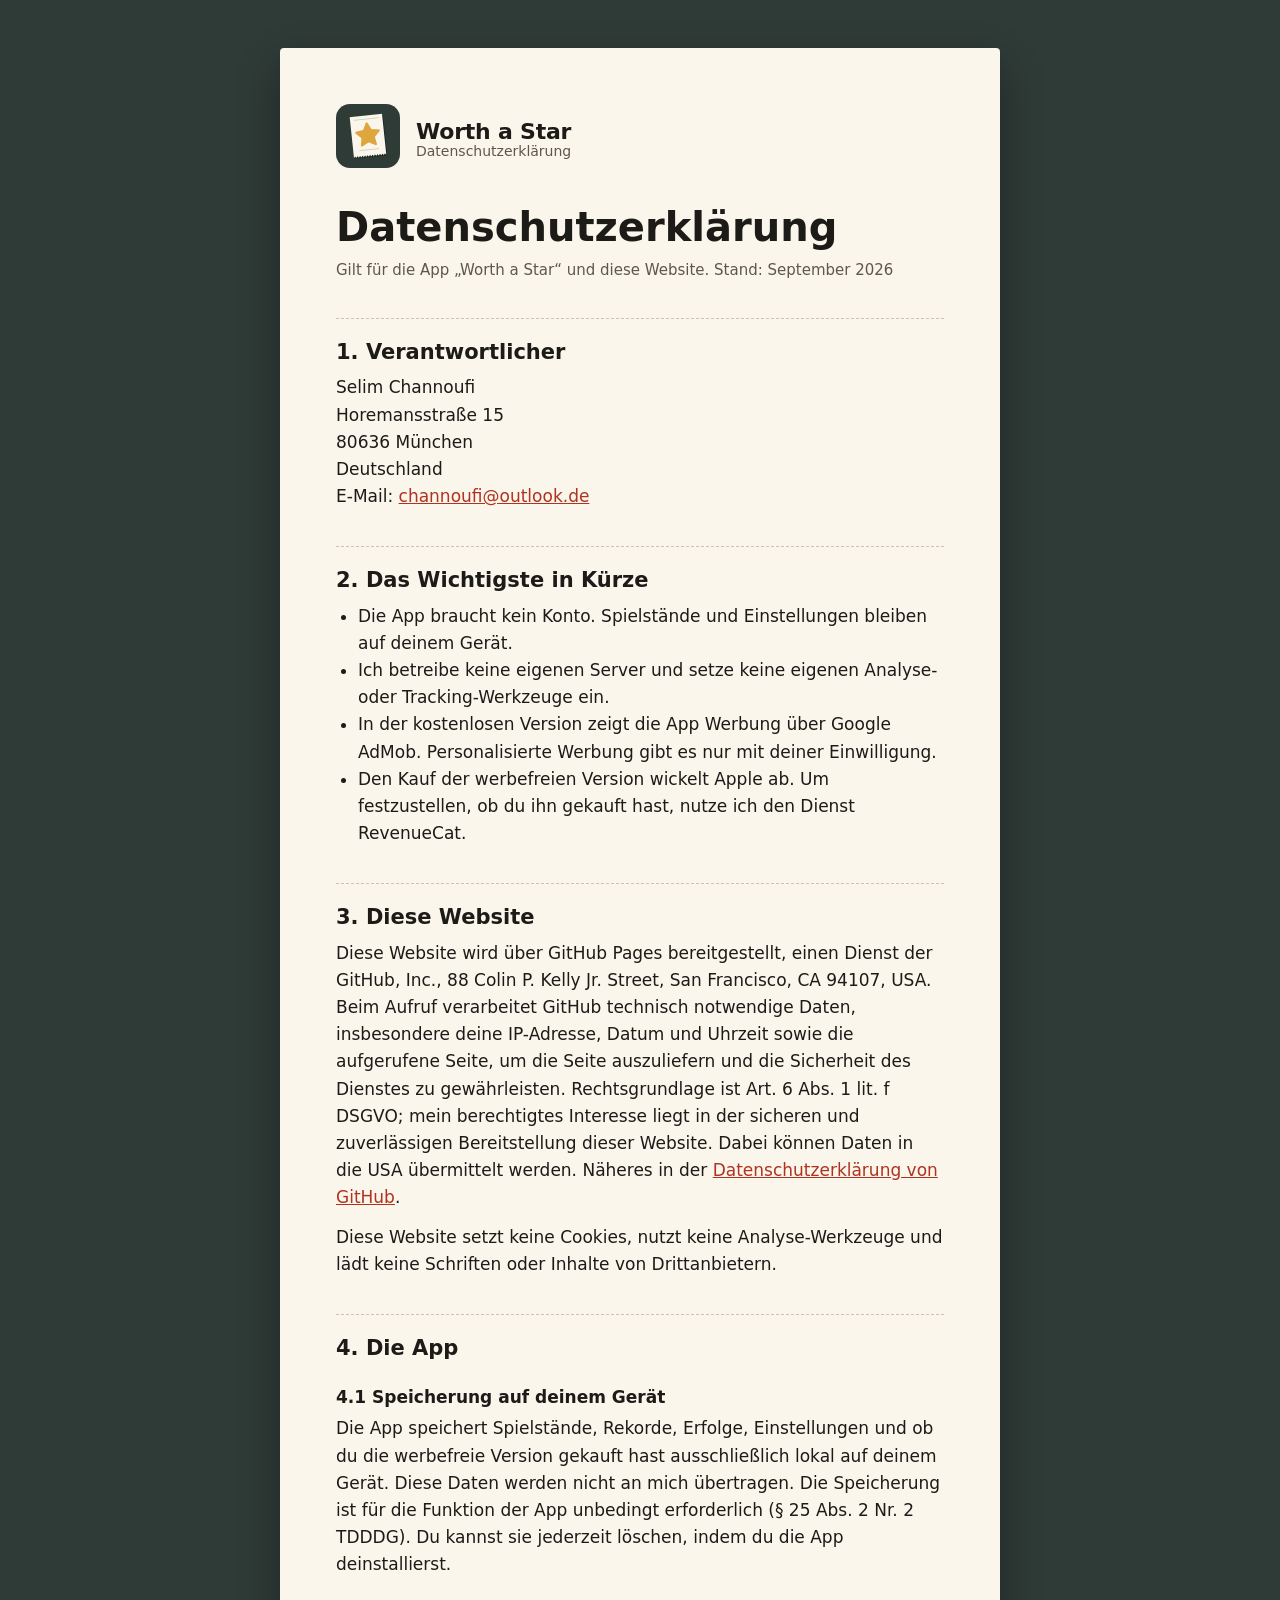
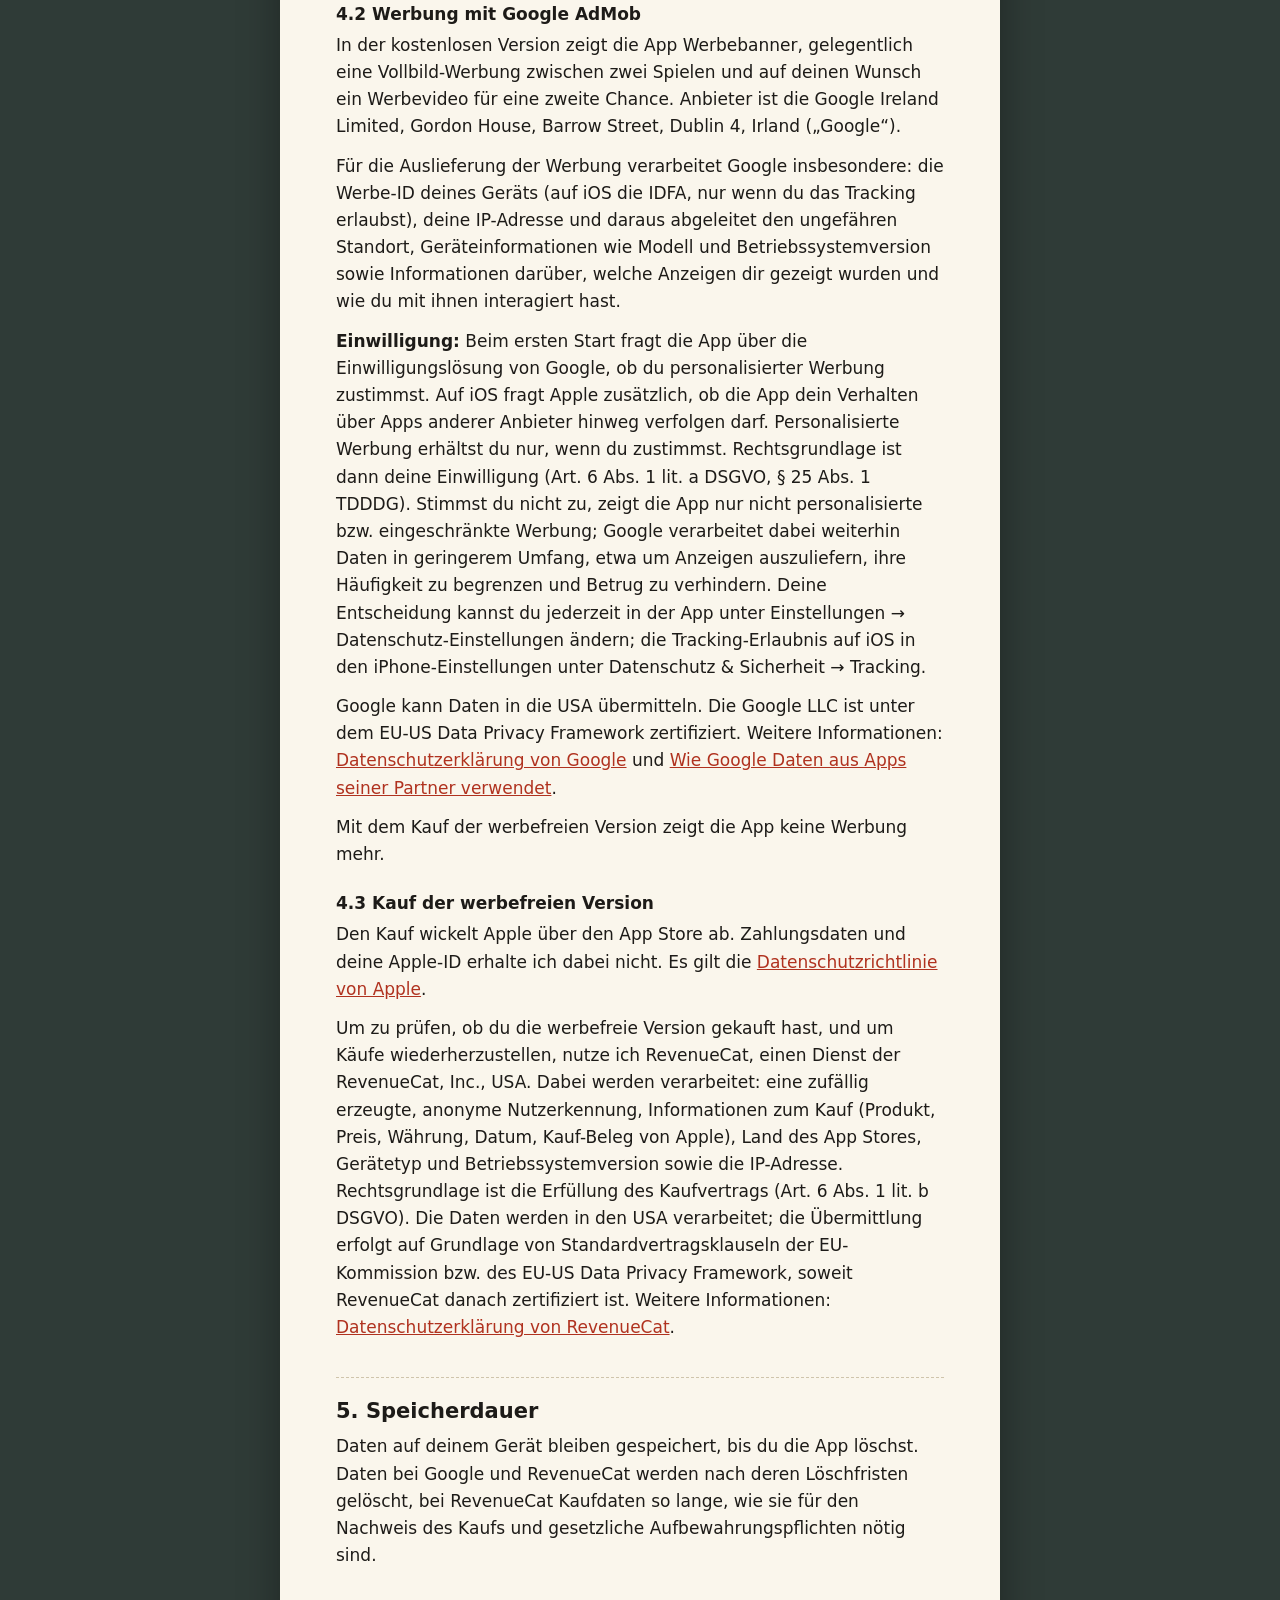
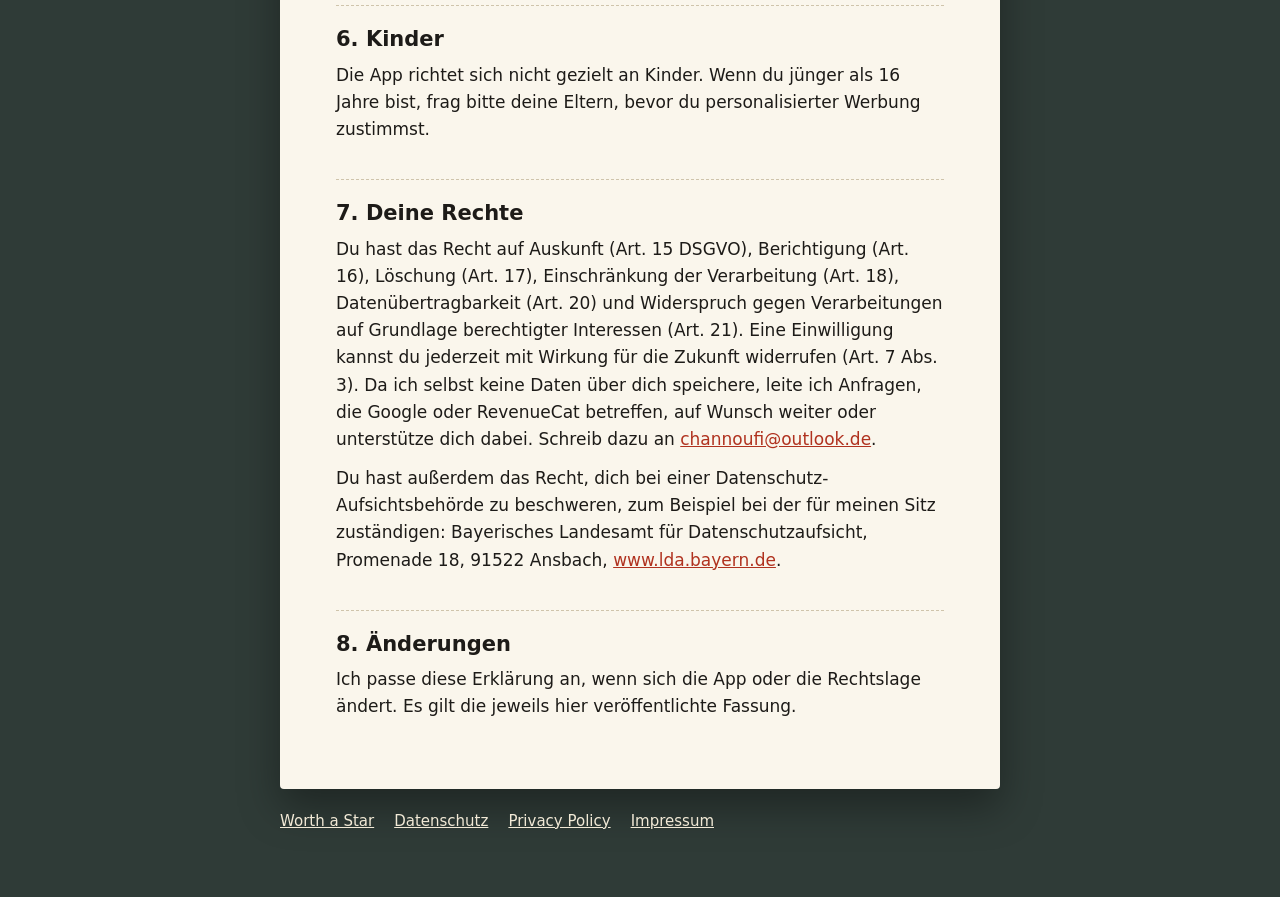
==== datenschutz.html @ 09af4394 "Add files via upload" ====
<!doctype html>
<html lang="de">
<head>
<meta charset="utf-8">
<meta name="viewport" content="width=device-width, initial-scale=1">
<title>Datenschutzerklärung – Worth a Star</title>
<meta name="description" content="Datenschutzerklärung für die App Worth a Star und diese Website.">
<link rel="icon" href="icon.png">
<link rel="stylesheet" href="style.css">
</head>
<body>
<main>
<header class="site"><a href="./"><img src="icon.png" alt=""></a><a href="./" class="brand">Worth a Star<small>Datenschutzerklärung</small></a></header>

<h1>Datenschutzerklärung</h1>
<p class="meta">Gilt für die App „Worth a Star“ und diese Website. Stand: September 2026</p>

<h2>1. Verantwortlicher</h2>
<address>Selim Channoufi<br>Horemansstraße 15<br>80636 München<br>Deutschland<br>E-Mail: <a href="mailto:channoufi@outlook.de">channoufi@outlook.de</a></address>

<h2>2. Das Wichtigste in Kürze</h2>
<ul>
<li>Die App braucht kein Konto. Spielstände und Einstellungen bleiben auf deinem Gerät.</li>
<li>Ich betreibe keine eigenen Server und setze keine eigenen Analyse- oder Tracking-Werkzeuge ein.</li>
<li>In der kostenlosen Version zeigt die App Werbung über Google AdMob. Personalisierte Werbung gibt es nur mit deiner Einwilligung.</li>
<li>Den Kauf der werbefreien Version wickelt Apple ab. Um festzustellen, ob du ihn gekauft hast, nutze ich den Dienst RevenueCat.</li>
</ul>

<h2>3. Diese Website</h2>
<p>Diese Website wird über GitHub Pages bereitgestellt, einen Dienst der GitHub, Inc., 88 Colin P. Kelly Jr. Street, San Francisco, CA 94107, USA. Beim Aufruf verarbeitet GitHub technisch notwendige Daten, insbesondere deine IP-Adresse, Datum und Uhrzeit sowie die aufgerufene Seite, um die Seite auszuliefern und die Sicherheit des Dienstes zu gewährleisten. Rechtsgrundlage ist Art. 6 Abs. 1 lit. f DSGVO; mein berechtigtes Interesse liegt in der sicheren und zuverlässigen Bereitstellung dieser Website. Dabei können Daten in die USA übermittelt werden. Näheres in der <a href="https://docs.github.com/site-policy/privacy-policies/github-general-privacy-statement">Datenschutzerklärung von GitHub</a>.</p>
<p>Diese Website setzt keine Cookies, nutzt keine Analyse-Werkzeuge und lädt keine Schriften oder Inhalte von Drittanbietern.</p>

<h2>4. Die App</h2>
<h3>4.1 Speicherung auf deinem Gerät</h3>
<p>Die App speichert Spielstände, Rekorde, Erfolge, Einstellungen und ob du die werbefreie Version gekauft hast ausschließlich lokal auf deinem Gerät. Diese Daten werden nicht an mich übertragen. Die Speicherung ist für die Funktion der App unbedingt erforderlich (§ 25 Abs. 2 Nr. 2 TDDDG). Du kannst sie jederzeit löschen, indem du die App deinstallierst.</p>

<h3>4.2 Werbung mit Google AdMob</h3>
<p>In der kostenlosen Version zeigt die App Werbebanner, gelegentlich eine Vollbild-Werbung zwischen zwei Spielen und auf deinen Wunsch ein Werbevideo für eine zweite Chance. Anbieter ist die Google Ireland Limited, Gordon House, Barrow Street, Dublin 4, Irland („Google“).</p>
<p>Für die Auslieferung der Werbung verarbeitet Google insbesondere: die Werbe-ID deines Geräts (auf iOS die IDFA, nur wenn du das Tracking erlaubst), deine IP-Adresse und daraus abgeleitet den ungefähren Standort, Geräteinformationen wie Modell und Betriebssystemversion sowie Informationen darüber, welche Anzeigen dir gezeigt wurden und wie du mit ihnen interagiert hast.</p>
<p><strong>Einwilligung:</strong> Beim ersten Start fragt die App über die Einwilligungslösung von Google, ob du personalisierter Werbung zustimmst. Auf iOS fragt Apple zusätzlich, ob die App dein Verhalten über Apps anderer Anbieter hinweg verfolgen darf. Personalisierte Werbung erhältst du nur, wenn du zustimmst. Rechtsgrundlage ist dann deine Einwilligung (Art. 6 Abs. 1 lit. a DSGVO, § 25 Abs. 1 TDDDG). Stimmst du nicht zu, zeigt die App nur nicht personalisierte bzw. eingeschränkte Werbung; Google verarbeitet dabei weiterhin Daten in geringerem Umfang, etwa um Anzeigen auszuliefern, ihre Häufigkeit zu begrenzen und Betrug zu verhindern. Deine Entscheidung kannst du jederzeit in der App unter Einstellungen → Datenschutz-Einstellungen ändern; die Tracking-Erlaubnis auf iOS in den iPhone-Einstellungen unter Datenschutz &amp; Sicherheit → Tracking.</p>
<p>Google kann Daten in die USA übermitteln. Die Google LLC ist unter dem EU-US Data Privacy Framework zertifiziert. Weitere Informationen: <a href="https://policies.google.com/privacy">Datenschutzerklärung von Google</a> und <a href="https://policies.google.com/technologies/partner-sites">Wie Google Daten aus Apps seiner Partner verwendet</a>.</p>
<p>Mit dem Kauf der werbefreien Version zeigt die App keine Werbung mehr.</p>

<h3>4.3 Kauf der werbefreien Version</h3>
<p>Den Kauf wickelt Apple über den App Store ab. Zahlungsdaten und deine Apple-ID erhalte ich dabei nicht. Es gilt die <a href="https://www.apple.com/legal/privacy/">Datenschutzrichtlinie von Apple</a>.</p>
<p>Um zu prüfen, ob du die werbefreie Version gekauft hast, und um Käufe wiederherzustellen, nutze ich RevenueCat, einen Dienst der RevenueCat, Inc., USA. Dabei werden verarbeitet: eine zufällig erzeugte, anonyme Nutzerkennung, Informationen zum Kauf (Produkt, Preis, Währung, Datum, Kauf-Beleg von Apple), Land des App Stores, Gerätetyp und Betriebssystemversion sowie die IP-Adresse. Rechtsgrundlage ist die Erfüllung des Kaufvertrags (Art. 6 Abs. 1 lit. b DSGVO). Die Daten werden in den USA verarbeitet; die Übermittlung erfolgt auf Grundlage von Standardvertragsklauseln der EU-Kommission bzw. des EU-US Data Privacy Framework, soweit RevenueCat danach zertifiziert ist. Weitere Informationen: <a href="https://www.revenuecat.com/privacy">Datenschutzerklärung von RevenueCat</a>.</p>

<h2>5. Speicherdauer</h2>
<p>Daten auf deinem Gerät bleiben gespeichert, bis du die App löschst. Daten bei Google und RevenueCat werden nach deren Löschfristen gelöscht, bei RevenueCat Kaufdaten so lange, wie sie für den Nachweis des Kaufs und gesetzliche Aufbewahrungspflichten nötig sind.</p>

<h2>6. Kinder</h2>
<p>Die App richtet sich nicht gezielt an Kinder. Wenn du jünger als 16 Jahre bist, frag bitte deine Eltern, bevor du personalisierter Werbung zustimmst.</p>

<h2>7. Deine Rechte</h2>
<p>Du hast das Recht auf Auskunft (Art. 15 DSGVO), Berichtigung (Art. 16), Löschung (Art. 17), Einschränkung der Verarbeitung (Art. 18), Datenübertragbarkeit (Art. 20) und Widerspruch gegen Verarbeitungen auf Grundlage berechtigter Interessen (Art. 21). Eine Einwilligung kannst du jederzeit mit Wirkung für die Zukunft widerrufen (Art. 7 Abs. 3). Da ich selbst keine Daten über dich speichere, leite ich Anfragen, die Google oder RevenueCat betreffen, auf Wunsch weiter oder unterstütze dich dabei. Schreib dazu an <a href="mailto:channoufi@outlook.de">channoufi@outlook.de</a>.</p>
<p>Du hast außerdem das Recht, dich bei einer Datenschutz-Aufsichtsbehörde zu beschweren, zum Beispiel bei der für meinen Sitz zuständigen: Bayerisches Landesamt für Datenschutzaufsicht, Promenade 18, 91522 Ansbach, <a href="https://www.lda.bayern.de">www.lda.bayern.de</a>.</p>

<h2>8. Änderungen</h2>
<p>Ich passe diese Erklärung an, wenn sich die App oder die Rechtslage ändert. Es gilt die jeweils hier veröffentlichte Fassung.</p>
</main>
<nav class="foot" aria-label="Rechtliches">
<a href="./">Worth a Star</a>
<a href="datenschutz.html">Datenschutz</a>
<a href="privacy.html">Privacy Policy</a>
<a href="impressum.html">Impressum</a>
</nav>
</body>
</html>
---- style.css ----
:root{
  --paper:#FAF6EC; --ink:#1D1B18; --soft:#5E574B; --rule:#CFC4AB;
  --board:#2F3B37; --star:#E0A63E; --stamp:#B0321F;
  color-scheme: light;
}
*{box-sizing:border-box}
html{background:var(--board)}
body{margin:0; min-height:100vh; font:17px/1.6 ui-sans-serif, system-ui, -apple-system, "Segoe UI", sans-serif; color:var(--ink);
  padding:clamp(16px,5vw,48px) 16px 64px}
main{max-width:720px; margin:0 auto; background:var(--paper); padding:clamp(24px,6vw,56px); border-radius:4px;
  box-shadow:0 18px 40px rgba(0,0,0,.35)}
header.site{display:flex; align-items:center; gap:16px; margin-bottom:28px}
header.site img{width:64px; height:64px; border-radius:14px; flex:none}
header.site a{color:inherit; text-decoration:none}
.brand{font-weight:800; font-size:22px; letter-spacing:-.01em; line-height:1.1}
.brand small{display:block; font-weight:400; font-size:14px; color:var(--soft); letter-spacing:0}
h1{font-size:clamp(26px,6.5vw,40px); hyphens:auto; -webkit-hyphens:auto; overflow-wrap:break-word; line-height:1.15; margin:0 0 8px}
h2{font-size:21px; line-height:1.3; margin:36px 0 8px; padding-top:20px; border-top:1.5px dashed var(--rule)}
h3{font-size:17px; margin:22px 0 4px}
p,ul{margin:0 0 12px}
ul{padding-left:22px}
a{color:var(--stamp)}
a:hover{color:#7E2215}
a:focus-visible{outline:2px solid var(--stamp); outline-offset:2px}
.meta{color:var(--soft); font-size:15px}
.lead{font-size:19px}
address{font-style:normal}
nav.foot{max-width:720px; margin:20px auto 0; display:flex; flex-wrap:wrap; gap:8px 20px; font-size:15px}
nav.foot a{color:#F1E9D6}
nav.foot a:hover{color:var(--star)}
.todo{background:#FCE9A8; padding:0 4px; border-radius:2px}
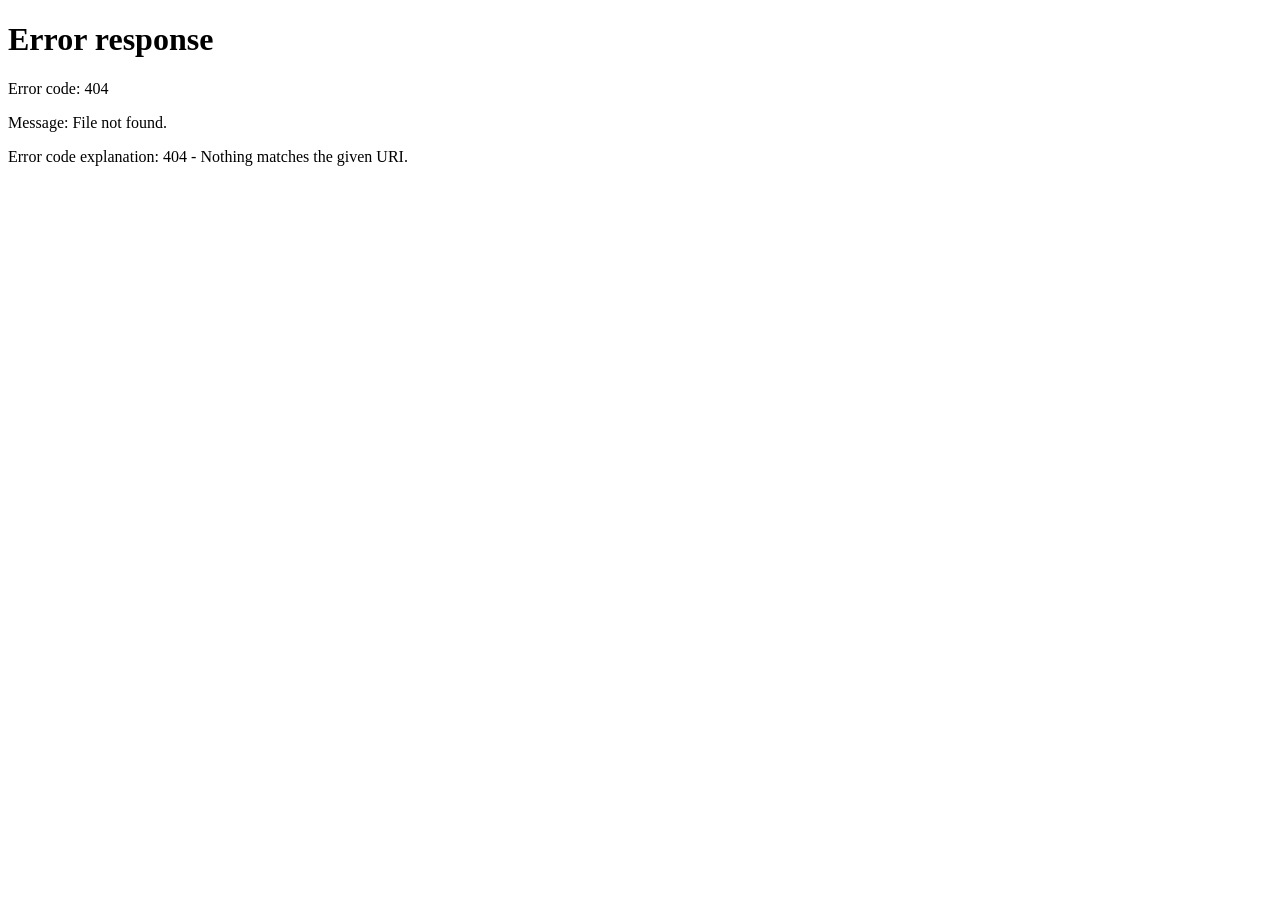
==== commit 994a6247: "WEB-2: alte Seiten (index, datenschutz, privacy, impressum) durch Weiterleitungen auf worth-a-star-i" ====
--- a/datenschutz.html
+++ b/datenschutz.html
@@ -2,67 +2,15 @@
 <html lang="de">
 <head>
 <meta charset="utf-8">
-<meta name="viewport" content="width=device-width, initial-scale=1">
-<title>Datenschutzerklärung – Worth a Star</title>
-<meta name="description" content="Datenschutzerklärung für die App Worth a Star und diese Website.">
-<link rel="icon" href="icon.png">
-<link rel="stylesheet" href="style.css">
+<meta name="viewport" content="width=device-width,initial-scale=1">
+<title>Worth a Star – Datenschutz</title>
+<!-- WEB-2: Weiterleitung auf die aktuelle Seite in worth-a-star-info (alte Inhalte entfernt) -->
+<link rel="canonical" href="https://seliminici.github.io/worth-a-star-info/datenschutz.html">
+<meta http-equiv="refresh" content="0; url=/worth-a-star-info/datenschutz.html">
+<meta name="robots" content="noindex">
+<link rel="icon" href="/icon.png">
 </head>
-<body>
-<main>
-<header class="site"><a href="./"><img src="icon.png" alt=""></a><a href="./" class="brand">Worth a Star<small>Datenschutzerklärung</small></a></header>
-
-<h1>Datenschutzerklärung</h1>
-<p class="meta">Gilt für die App „Worth a Star“ und diese Website. Stand: September 2026</p>
-
-<h2>1. Verantwortlicher</h2>
-<address>Selim Channoufi<br>Horemansstraße 15<br>80636 München<br>Deutschland<br>E-Mail: <a href="mailto:channoufi@outlook.de">channoufi@outlook.de</a></address>
-
-<h2>2. Das Wichtigste in Kürze</h2>
-<ul>
-<li>Die App braucht kein Konto. Spielstände und Einstellungen bleiben auf deinem Gerät.</li>
-<li>Ich betreibe keine eigenen Server und setze keine eigenen Analyse- oder Tracking-Werkzeuge ein.</li>
-<li>In der kostenlosen Version zeigt die App Werbung über Google AdMob. Personalisierte Werbung gibt es nur mit deiner Einwilligung.</li>
-<li>Den Kauf der werbefreien Version wickelt Apple ab. Um festzustellen, ob du ihn gekauft hast, nutze ich den Dienst RevenueCat.</li>
-</ul>
-
-<h2>3. Diese Website</h2>
-<p>Diese Website wird über GitHub Pages bereitgestellt, einen Dienst der GitHub, Inc., 88 Colin P. Kelly Jr. Street, San Francisco, CA 94107, USA. Beim Aufruf verarbeitet GitHub technisch notwendige Daten, insbesondere deine IP-Adresse, Datum und Uhrzeit sowie die aufgerufene Seite, um die Seite auszuliefern und die Sicherheit des Dienstes zu gewährleisten. Rechtsgrundlage ist Art. 6 Abs. 1 lit. f DSGVO; mein berechtigtes Interesse liegt in der sicheren und zuverlässigen Bereitstellung dieser Website. Dabei können Daten in die USA übermittelt werden. Näheres in der <a href="https://docs.github.com/site-policy/privacy-policies/github-general-privacy-statement">Datenschutzerklärung von GitHub</a>.</p>
-<p>Diese Website setzt keine Cookies, nutzt keine Analyse-Werkzeuge und lädt keine Schriften oder Inhalte von Drittanbietern.</p>
-
-<h2>4. Die App</h2>
-<h3>4.1 Speicherung auf deinem Gerät</h3>
-<p>Die App speichert Spielstände, Rekorde, Erfolge, Einstellungen und ob du die werbefreie Version gekauft hast ausschließlich lokal auf deinem Gerät. Diese Daten werden nicht an mich übertragen. Die Speicherung ist für die Funktion der App unbedingt erforderlich (§ 25 Abs. 2 Nr. 2 TDDDG). Du kannst sie jederzeit löschen, indem du die App deinstallierst.</p>
-
-<h3>4.2 Werbung mit Google AdMob</h3>
-<p>In der kostenlosen Version zeigt die App Werbebanner, gelegentlich eine Vollbild-Werbung zwischen zwei Spielen und auf deinen Wunsch ein Werbevideo für eine zweite Chance. Anbieter ist die Google Ireland Limited, Gordon House, Barrow Street, Dublin 4, Irland („Google“).</p>
-<p>Für die Auslieferung der Werbung verarbeitet Google insbesondere: die Werbe-ID deines Geräts (auf iOS die IDFA, nur wenn du das Tracking erlaubst), deine IP-Adresse und daraus abgeleitet den ungefähren Standort, Geräteinformationen wie Modell und Betriebssystemversion sowie Informationen darüber, welche Anzeigen dir gezeigt wurden und wie du mit ihnen interagiert hast.</p>
-<p><strong>Einwilligung:</strong> Beim ersten Start fragt die App über die Einwilligungslösung von Google, ob du personalisierter Werbung zustimmst. Auf iOS fragt Apple zusätzlich, ob die App dein Verhalten über Apps anderer Anbieter hinweg verfolgen darf. Personalisierte Werbung erhältst du nur, wenn du zustimmst. Rechtsgrundlage ist dann deine Einwilligung (Art. 6 Abs. 1 lit. a DSGVO, § 25 Abs. 1 TDDDG). Stimmst du nicht zu, zeigt die App nur nicht personalisierte bzw. eingeschränkte Werbung; Google verarbeitet dabei weiterhin Daten in geringerem Umfang, etwa um Anzeigen auszuliefern, ihre Häufigkeit zu begrenzen und Betrug zu verhindern. Deine Entscheidung kannst du jederzeit in der App unter Einstellungen → Datenschutz-Einstellungen ändern; die Tracking-Erlaubnis auf iOS in den iPhone-Einstellungen unter Datenschutz &amp; Sicherheit → Tracking.</p>
-<p>Google kann Daten in die USA übermitteln. Die Google LLC ist unter dem EU-US Data Privacy Framework zertifiziert. Weitere Informationen: <a href="https://policies.google.com/privacy">Datenschutzerklärung von Google</a> und <a href="https://policies.google.com/technologies/partner-sites">Wie Google Daten aus Apps seiner Partner verwendet</a>.</p>
-<p>Mit dem Kauf der werbefreien Version zeigt die App keine Werbung mehr.</p>
-
-<h3>4.3 Kauf der werbefreien Version</h3>
-<p>Den Kauf wickelt Apple über den App Store ab. Zahlungsdaten und deine Apple-ID erhalte ich dabei nicht. Es gilt die <a href="https://www.apple.com/legal/privacy/">Datenschutzrichtlinie von Apple</a>.</p>
-<p>Um zu prüfen, ob du die werbefreie Version gekauft hast, und um Käufe wiederherzustellen, nutze ich RevenueCat, einen Dienst der RevenueCat, Inc., USA. Dabei werden verarbeitet: eine zufällig erzeugte, anonyme Nutzerkennung, Informationen zum Kauf (Produkt, Preis, Währung, Datum, Kauf-Beleg von Apple), Land des App Stores, Gerätetyp und Betriebssystemversion sowie die IP-Adresse. Rechtsgrundlage ist die Erfüllung des Kaufvertrags (Art. 6 Abs. 1 lit. b DSGVO). Die Daten werden in den USA verarbeitet; die Übermittlung erfolgt auf Grundlage von Standardvertragsklauseln der EU-Kommission bzw. des EU-US Data Privacy Framework, soweit RevenueCat danach zertifiziert ist. Weitere Informationen: <a href="https://www.revenuecat.com/privacy">Datenschutzerklärung von RevenueCat</a>.</p>
-
-<h2>5. Speicherdauer</h2>
-<p>Daten auf deinem Gerät bleiben gespeichert, bis du die App löschst. Daten bei Google und RevenueCat werden nach deren Löschfristen gelöscht, bei RevenueCat Kaufdaten so lange, wie sie für den Nachweis des Kaufs und gesetzliche Aufbewahrungspflichten nötig sind.</p>
-
-<h2>6. Kinder</h2>
-<p>Die App richtet sich nicht gezielt an Kinder. Wenn du jünger als 16 Jahre bist, frag bitte deine Eltern, bevor du personalisierter Werbung zustimmst.</p>
-
-<h2>7. Deine Rechte</h2>
-<p>Du hast das Recht auf Auskunft (Art. 15 DSGVO), Berichtigung (Art. 16), Löschung (Art. 17), Einschränkung der Verarbeitung (Art. 18), Datenübertragbarkeit (Art. 20) und Widerspruch gegen Verarbeitungen auf Grundlage berechtigter Interessen (Art. 21). Eine Einwilligung kannst du jederzeit mit Wirkung für die Zukunft widerrufen (Art. 7 Abs. 3). Da ich selbst keine Daten über dich speichere, leite ich Anfragen, die Google oder RevenueCat betreffen, auf Wunsch weiter oder unterstütze dich dabei. Schreib dazu an <a href="mailto:channoufi@outlook.de">channoufi@outlook.de</a>.</p>
-<p>Du hast außerdem das Recht, dich bei einer Datenschutz-Aufsichtsbehörde zu beschweren, zum Beispiel bei der für meinen Sitz zuständigen: Bayerisches Landesamt für Datenschutzaufsicht, Promenade 18, 91522 Ansbach, <a href="https://www.lda.bayern.de">www.lda.bayern.de</a>.</p>
-
-<h2>8. Änderungen</h2>
-<p>Ich passe diese Erklärung an, wenn sich die App oder die Rechtslage ändert. Es gilt die jeweils hier veröffentlichte Fassung.</p>
-</main>
-<nav class="foot" aria-label="Rechtliches">
-<a href="./">Worth a Star</a>
-<a href="datenschutz.html">Datenschutz</a>
-<a href="privacy.html">Privacy Policy</a>
-<a href="impressum.html">Impressum</a>
-</nav>
+<body style="font-family:system-ui,-apple-system,sans-serif;margin:0;padding:32px 20px;background:#E4EEDA;color:#1D1B18">
+<p>Diese Seite ist umgezogen: <a href="/worth-a-star-info/datenschutz.html" style="color:#A9485C;font-weight:700">Datenschutzerklärung von Worth a Star</a></p>
 </body>
 </html>
